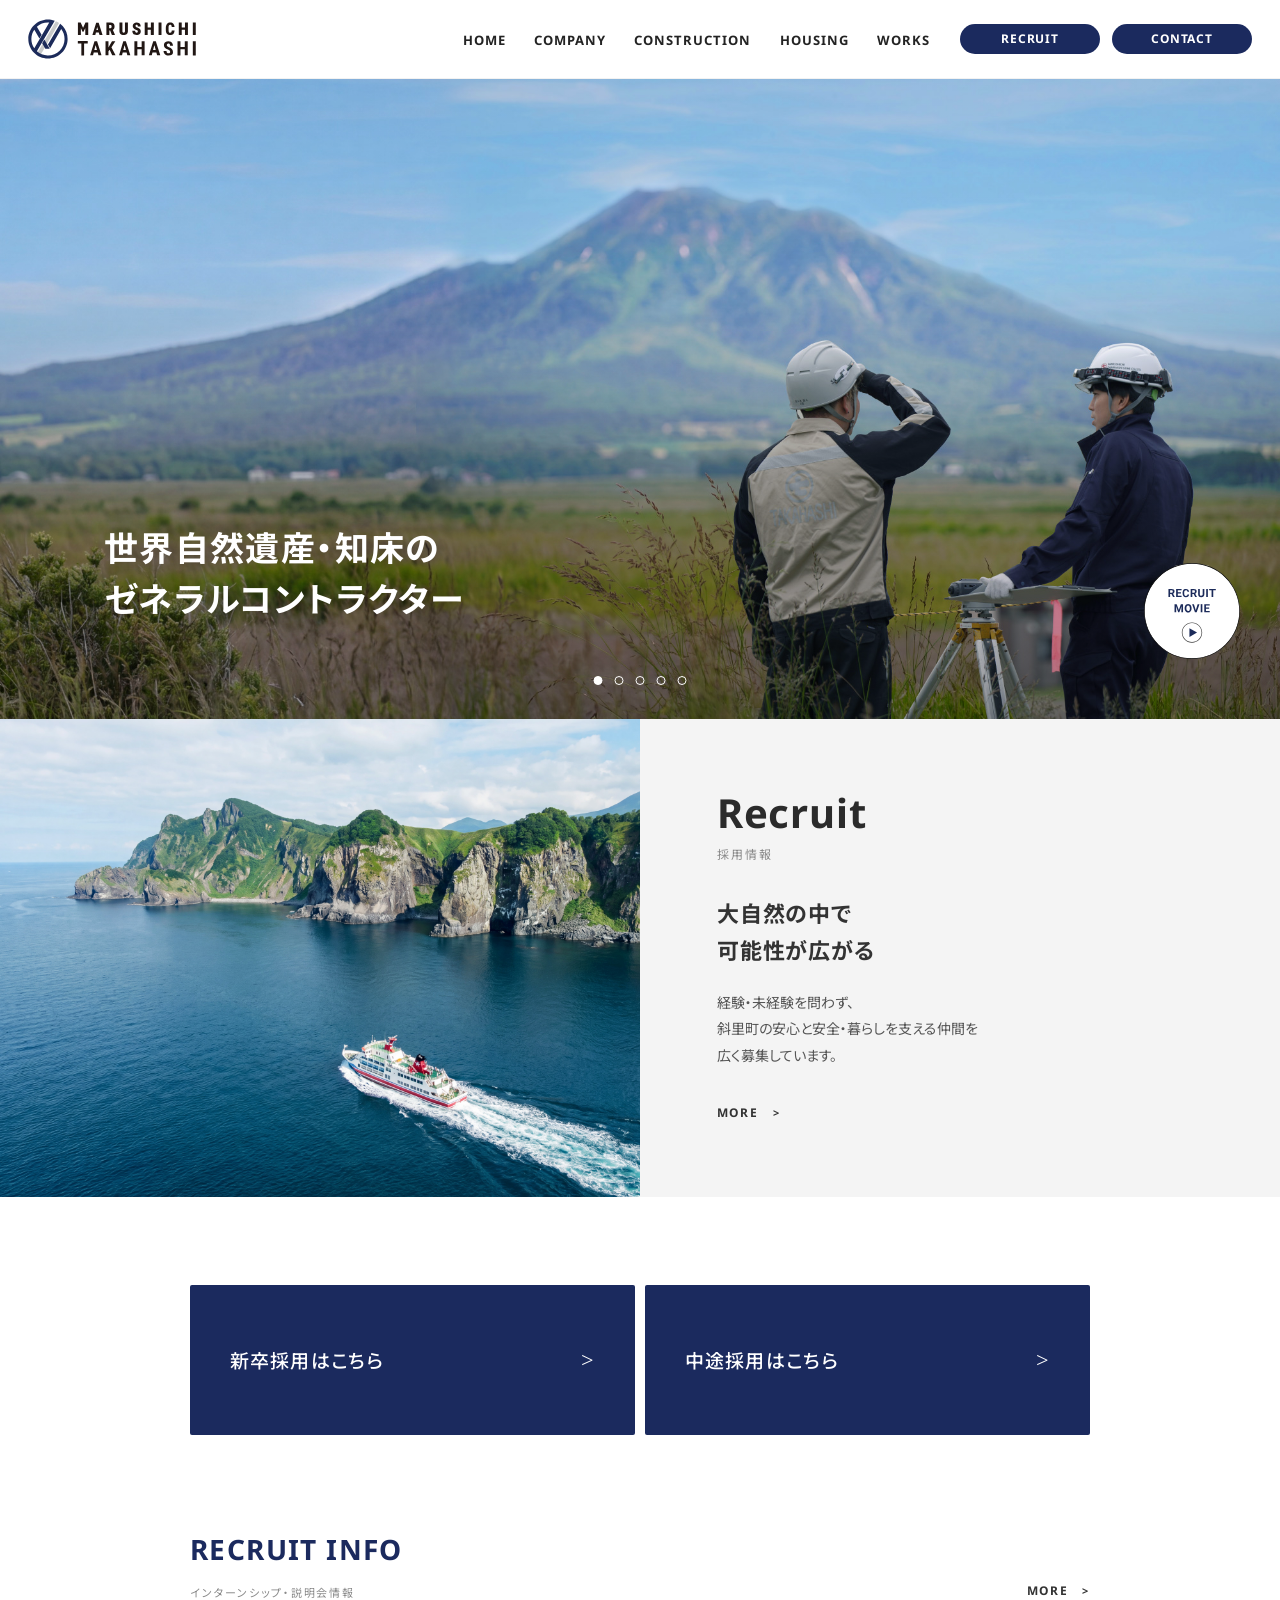
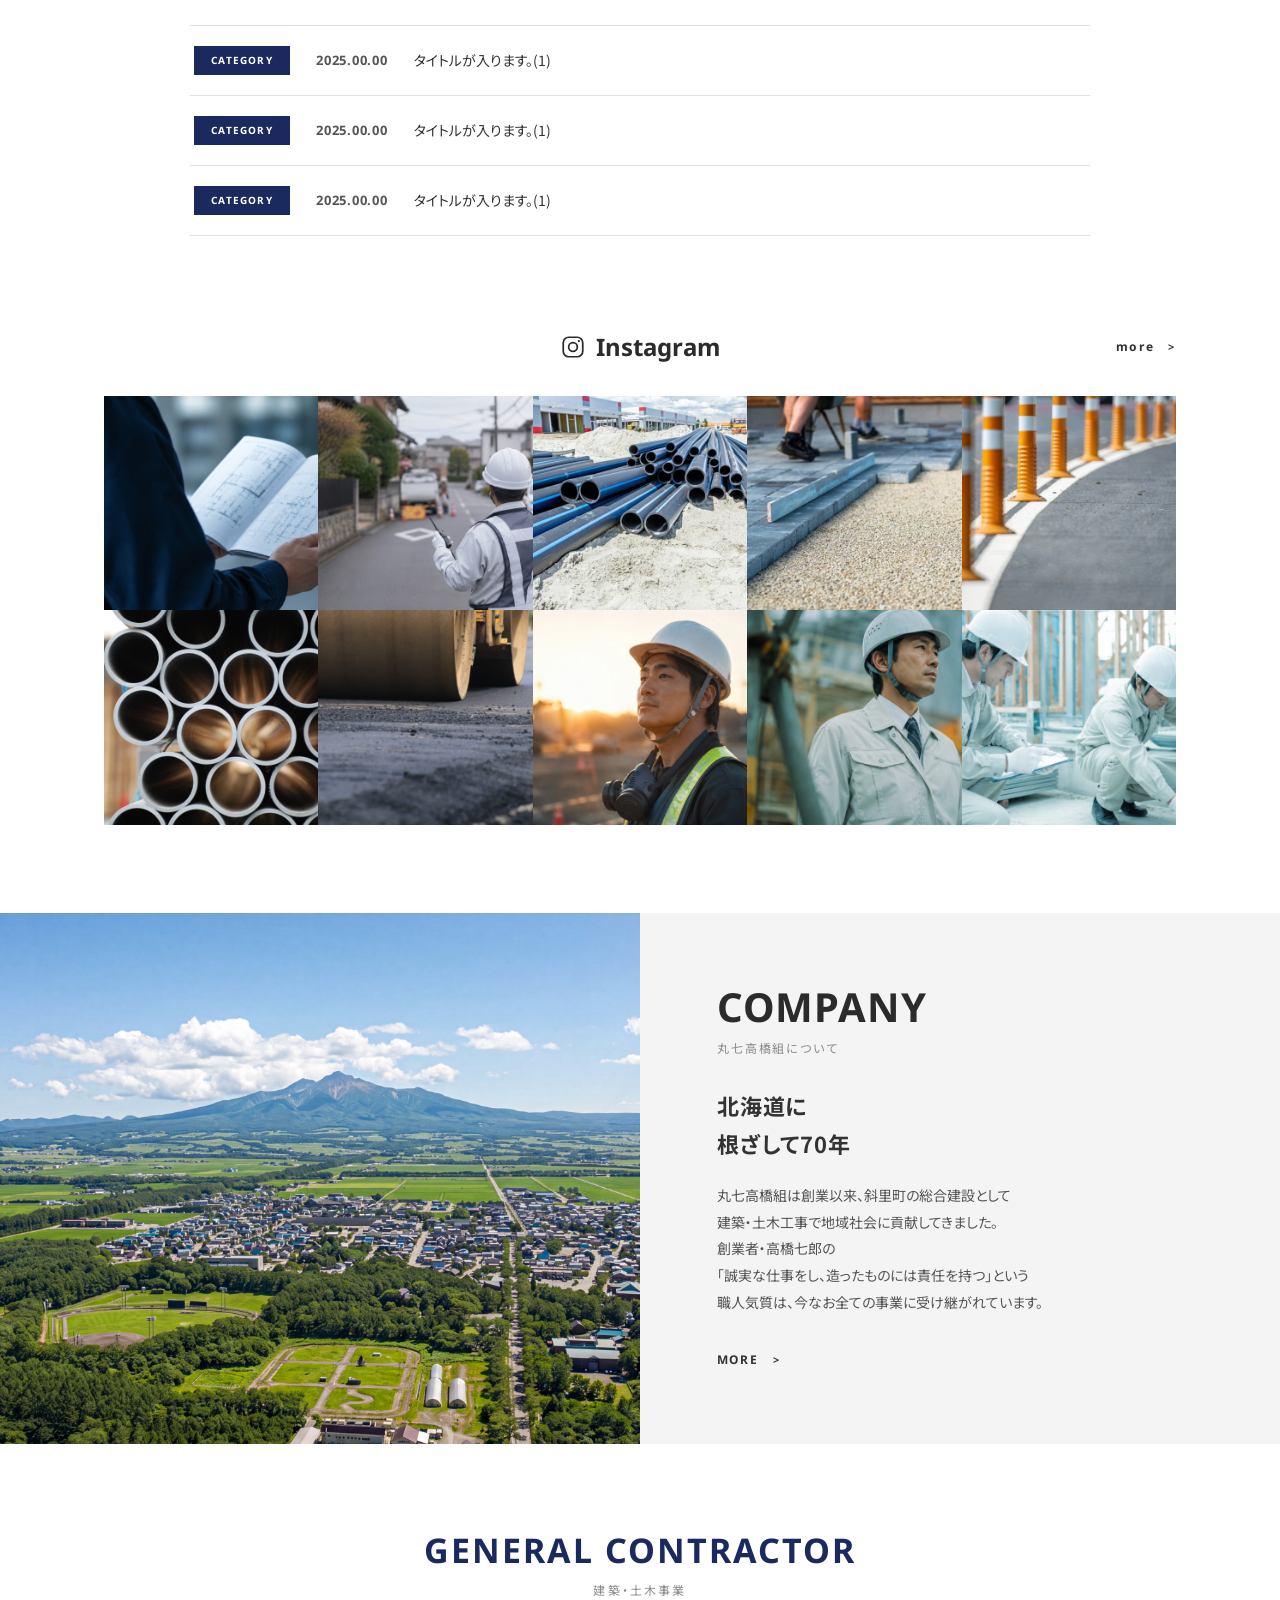
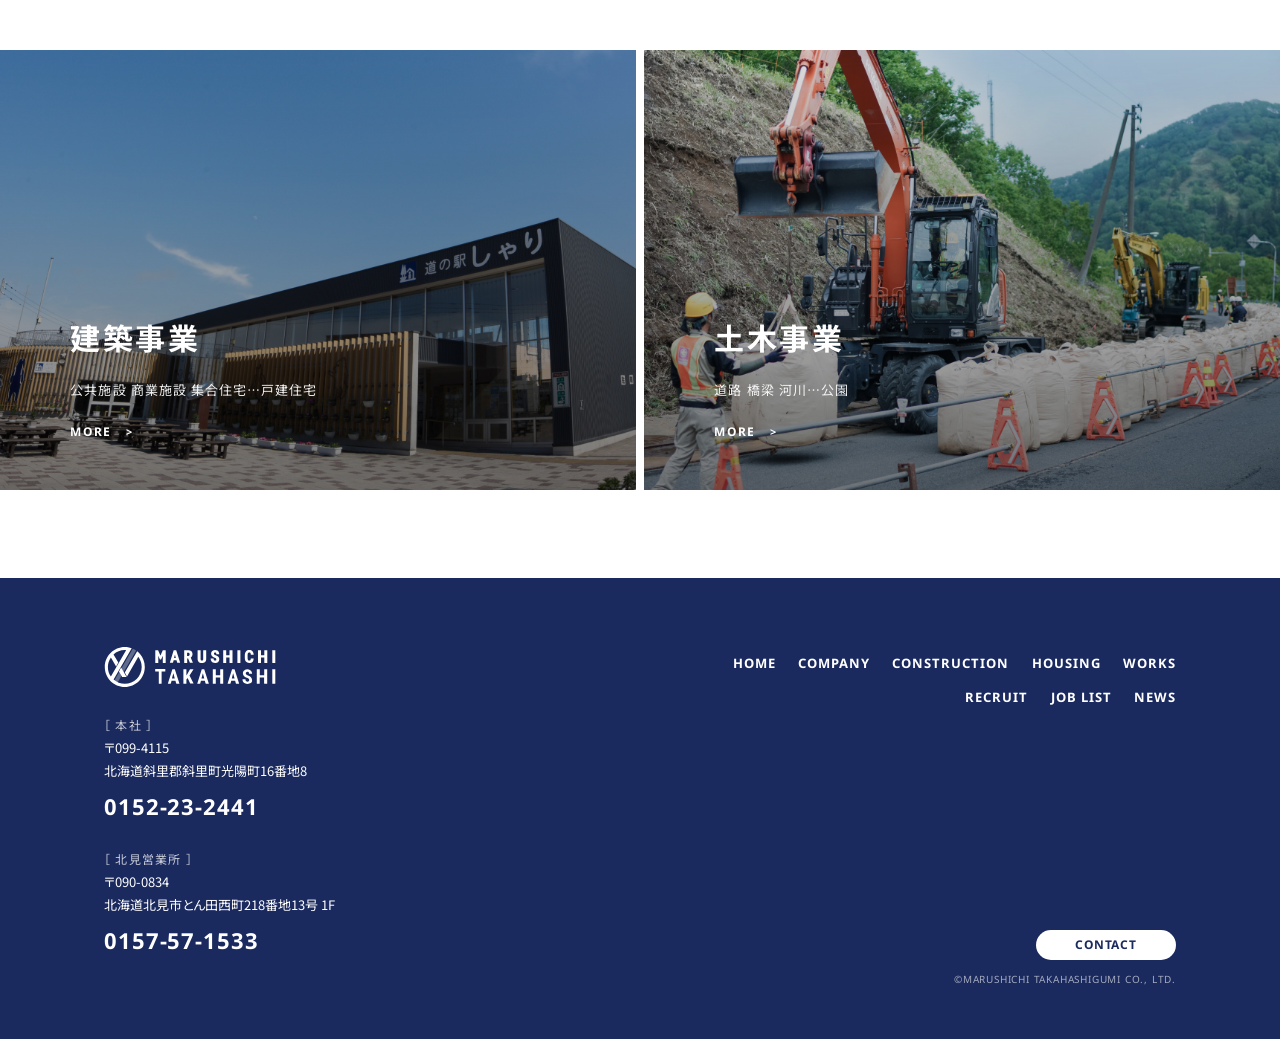
==== index.html @ a939ad30 "初回コミット: 丸七高橋組サイト 静的版（全11ページ） TOP/COMPANY/CONSTRUCTION/HOUSING/RECRUIT/JOBLIST/CONTACT/ WORKS(一覧・詳細)/" ====
<!DOCTYPE html>
<html lang="ja">
<head>
<meta charset="UTF-8">
<meta name="viewport" content="width=device-width, initial-scale=1.0">
<title>丸七高橋組｜世界自然遺産・知床のゼネラルコントラクター</title>
<meta name="description" content="北海道斜里町の総合建設会社・丸七高橋組。建築・土木工事から注文住宅まで、知床・道東エリアで地域の暮らしを支えるゼネラルコントラクターです。">
<link rel="preconnect" href="https://fonts.googleapis.com">
<link rel="preconnect" href="https://fonts.gstatic.com" crossorigin>
<link href="https://fonts.googleapis.com/css2?family=Noto+Sans+JP:wght@400;500;700&family=Noto+Sans:wght@400;500;700;800&display=swap" rel="stylesheet">
<link rel="stylesheet" href="assets/css/style.css">
</head>
<body>

<!-- ========== ヘッダー ========== -->
<header class="site-header">
  <div class="header-inner">
    <a href="index.html" class="header-logo"><img src="images/common/logo_col.svg" alt="丸七高橋組"></a>
    <nav class="gnav">
      <ul class="gnav-list">
        <li><a href="index.html">HOME</a></li>
        <li><a href="company.html">COMPANY</a></li>
        <li><a href="construction.html">CONSTRUCTION</a></li>
        <li><a href="housing.html">HOUSING</a></li>
        <li><a href="works.html">WORKS</a></li>
      </ul>
      <div class="gnav-btns">
        <a href="recruit.html" class="btn-pill">RECRUIT</a>
        <a href="contact.html" class="btn-pill">CONTACT</a>
      </div>
      <button class="hamburger" aria-label="メニュー"><span></span><span></span><span></span></button>
    </nav>
  </div>
</header>

<!-- ========== ドロワー ========== -->
<div class="drawer">
  <ul class="drawer-list">
    <li><a href="index.html">HOME<span class="jp">ホーム</span></a></li>
    <li><a href="company.html">COMPANY<span class="jp">会社案内</span></a></li>
    <li><a href="construction.html">CONSTRUCTION<span class="jp">建築・土木</span></a></li>
    <li><a href="housing.html">HOUSING<span class="jp">住宅事業</span></a></li>
    <li><a href="works.html">WORKS<span class="jp">施工実績</span></a></li>
    <li><a href="recruit.html">RECRUIT<span class="jp">採用情報</span></a></li>
    <li><a href="joblist.html">JOB LIST<span class="jp">求人募集</span></a></li>
    <li><a href="news.html">NEWS<span class="jp">お知らせ</span></a></li>
  </ul>
  <div class="drawer-btns">
    <a href="recruit.html">RECRUIT</a>
    <a href="contact.html">CONTACT</a>
  </div>
</div>

<main>

<!-- ========== ヒーロー ========== -->
<section class="hero">
  <div class="hero-slides">
    <div class="hero-slide is-active" style="background-image:url('images/top/top-slide01.jpg')"></div>
    <div class="hero-slide" style="background-image:url('images/top/top-slide02.jpg')"></div>
    <div class="hero-slide" style="background-image:url('images/top/top-slide03.jpg')"></div>
    <div class="hero-slide" style="background-image:url('images/top/top-slide04.jpg')"></div>
    <div class="hero-slide" style="background-image:url('images/top/top-slide05.jpg')"></div>
  </div>
  <div class="hero-copy">
    <h1>世界自然遺産・知床の<br>ゼネラルコントラクター</h1>
  </div>
  <div class="hero-dots">
    <button class="is-active" aria-label="1"></button>
    <button aria-label="2"></button>
    <button aria-label="3"></button>
    <button aria-label="4"></button>
    <button aria-label="5"></button>
  </div>
  <a href="recruit.html" class="hero-movie" data-link="recruit-movie" aria-label="RECRUIT MOVIE">
    <img src="images/common/recruit_movie_btn.svg" alt="RECRUIT MOVIE">
  </a>
</section>

<!-- ========== Recruit ブロック ========== -->
<section class="split band-wrap">
  <div class="split-img" style="background-image:url('images/top/top-recruit.jpg')"></div>
  <div class="split-body">
    <p class="en-title">Recruit</p>
    <p class="jp-sub">採用情報</p>
    <p class="lead">大自然の中で<br>可能性が広がる</p>
    <p class="desc">経験・未経験を問わず、<br class="br-pc">斜里町の安心と安全・暮らしを支える仲間を<br class="br-pc">広く募集しています。</p>
    <a href="recruit.html" class="more">MORE <span class="arrow">&gt;</span></a>
  </div>
</section>

<!-- ========== 新卒 / 中途 2ボタン ========== -->
<section class="section">
  <div class="w900">
    <div class="recruit-cta">
      <a href="joblist.html">新卒採用はこちら<span class="chev">&gt;</span></a>
      <a href="joblist.html">中途採用はこちら<span class="chev">&gt;</span></a>
    </div>
  </div>
</section>

<!-- ========== RECRUIT INFO ========== -->
<section class="section" style="padding-top:0;">
  <div class="w900">
    <div class="info-head">
      <div>
        <p class="en-title">RECRUIT INFO</p>
        <p class="jp-sub">インターンシップ・説明会情報</p>
      </div>
      <a href="news.html" class="more">MORE <span class="arrow">&gt;</span></a>
    </div>
    <ul class="news-list">
      <li class="news-row"><span class="news-cat">CATEGORY</span><span class="news-date">2025.00.00</span><span class="news-ttl">タイトルが入ります。(1)</span></li>
      <li class="news-row"><span class="news-cat">CATEGORY</span><span class="news-date">2025.00.00</span><span class="news-ttl">タイトルが入ります。(1)</span></li>
      <li class="news-row"><span class="news-cat">CATEGORY</span><span class="news-date">2025.00.00</span><span class="news-ttl">タイトルが入ります。(1)</span></li>
    </ul>
  </div>
</section>

<!-- ========== Instagram ========== -->
<section class="section" style="padding-top:0;">
  <div class="wrap">
    <div class="insta-head">
      <a href="#" class="ig" data-link="instagram">
        <svg viewBox="0 0 24 24" fill="none" stroke="#2b2b2b" stroke-width="1.6"><rect x="3" y="3" width="18" height="18" rx="5"/><circle cx="12" cy="12" r="4"/><circle cx="17.5" cy="6.5" r="1" fill="#2b2b2b" stroke="none"/></svg>
        Instagram
      </a>
      <a href="#" class="more" data-link="instagram">more <span class="arrow">&gt;</span></a>
    </div>
    <div class="insta-grid">
      <a href="#" data-link="instagram"><img src="images/top/Instagram-dummy01.jpg" alt=""></a>
      <a href="#" data-link="instagram"><img src="images/top/Instagram-dummy02.jpg" alt=""></a>
      <a href="#" data-link="instagram"><img src="images/top/Instagram-dummy03.jpg" alt=""></a>
      <a href="#" data-link="instagram"><img src="images/top/Instagram-dummy04.jpg" alt=""></a>
      <a href="#" data-link="instagram"><img src="images/top/Instagram-dummy05.jpg" alt=""></a>
      <a href="#" data-link="instagram"><img src="images/top/Instagram-dummy06.jpg" alt=""></a>
      <a href="#" data-link="instagram"><img src="images/top/Instagram-dummy07.jpg" alt=""></a>
      <a href="#" data-link="instagram"><img src="images/top/Instagram-dummy08.jpg" alt=""></a>
      <a href="#" data-link="instagram"><img src="images/top/Instagram-dummy09.jpg" alt=""></a>
      <a href="#" data-link="instagram"><img src="images/top/Instagram-dummy10.jpg" alt=""></a>
    </div>
  </div>
</section>

<!-- ========== COMPANY ブロック ========== -->
<section class="split band-wrap">
  <div class="split-img" style="background-image:url('images/top/top-company.jpg')"></div>
  <div class="split-body">
    <p class="en-title">COMPANY</p>
    <p class="jp-sub">丸七高橋組について</p>
    <p class="lead">北海道に<br>根ざして70年</p>
    <p class="desc">丸七高橋組は創業以来、斜里町の総合建設として<br class="br-pc">建築・土木工事で地域社会に貢献してきました。<br class="br-pc">創業者・高橋七郎の<br class="br-pc">「誠実な仕事をし、造ったものには責任を持つ」という<br class="br-pc">職人気質は、今なお全ての事業に受け継がれています。</p>
    <a href="company.html" class="more">MORE <span class="arrow">&gt;</span></a>
  </div>
</section>

<!-- ========== GENERAL CONTRACTOR ========== -->
<section class="section">
  <div class="wrap">
    <div class="sec-head">
      <p class="en-title">GENERAL CONTRACTOR</p>
      <span class="jp-sub">建築・土木事業</span>
    </div>
    <div class="service-cards full">
      <div class="service-card">
        <img src="images/top/top-service-brn01.jpg" alt="建築事業">
        <div class="cap">
          <h3>建築事業</h3>
          <p class="tags">公共施設 商業施設 集合住宅…戸建住宅</p>
          <span class="more">MORE <span class="arrow">&gt;</span></span>
        </div>
        <a href="construction.html" class="stretch" aria-label="建築事業"></a>
      </div>
      <div class="service-card">
        <img src="images/top/top-service-brn02.jpg" alt="土木事業">
        <div class="cap">
          <h3>土木事業</h3>
          <p class="tags">道路 橋梁 河川…公園</p>
          <span class="more">MORE <span class="arrow">&gt;</span></span>
        </div>
        <a href="construction.html" class="stretch" aria-label="土木事業"></a>
      </div>
    </div>
  </div>
</section>

</main>

<!-- ========== フッター ========== -->
<footer class="site-footer">
  <div class="footer-inner">
    <div class="footer-left">
      <div class="footer-logo"><img src="images/common/logo_wh.svg" alt="丸七高橋組"></div>
      <div class="footer-office">
        <p class="label">［ 本社 ］</p>
        <p>〒099-4115<br>北海道斜里郡斜里町光陽町16番地8</p>
        <p class="tel">0152-23-2441</p>
      </div>
      <div class="footer-office">
        <p class="label">［ 北見営業所 ］</p>
        <p>〒090-0834<br>北海道北見市とん田西町218番地13号 1F</p>
        <p class="tel">0157-57-1533</p>
      </div>
    </div>
    <div class="footer-right">
      <nav class="footer-nav">
        <div class="row">
          <a href="index.html">HOME</a><a href="company.html">COMPANY</a><a href="construction.html">CONSTRUCTION</a><a href="housing.html">HOUSING</a><a href="works.html">WORKS</a>
        </div>
        <div class="row">
          <a href="recruit.html">RECRUIT</a><a href="joblist.html">JOB LIST</a><a href="news.html">NEWS</a>
        </div>
      </nav>
      <a href="contact.html" class="footer-contact">CONTACT</a>
    </div>
  </div>
  <div class="footer-bottom">
    <p class="footer-copy">©MARUSHICHI TAKAHASHIGUMI CO., LTD.</p>
  </div>
</footer>

<script src="assets/js/config.js"></script>
<script src="assets/js/main.js"></script>
</body>
</html>
---- assets/css/style.css ----
@charset "UTF-8";
/* =========================================================
   丸七高橋組 MARUSHICHI TAKAHASHI — 共通スタイル
   Fonts : 和文 Noto Sans JP / 欧文 Noto Sans
   Colors: navy #1b2a5e / bg white / band #f4f4f4 / text #333
   ========================================================= */

/* ---------- リセット ---------- */
*, *::before, *::after { box-sizing: border-box; }
html { -webkit-text-size-adjust: 100%; scroll-behavior: smooth; }
body {
  margin: 0;
  font-family: "Noto Sans JP", "Noto Sans",
    "Hiragino Kaku Gothic ProN", "Yu Gothic", "Meiryo", sans-serif;
  color: var(--text);
  background: var(--bg);
  line-height: 1.9;
  font-size: 15px;
  font-feature-settings: "palt";
  -webkit-font-smoothing: antialiased;
  text-rendering: optimizeLegibility;
}
img { max-width: 100%; height: auto; display: block; border: 0; }
a { color: inherit; text-decoration: none; transition: opacity .25s, color .25s, background .25s; }
a:hover { opacity: .7; }
ul, ol { margin: 0; padding: 0; list-style: none; }
h1, h2, h3, h4, p, figure { margin: 0; }
button { font-family: inherit; cursor: pointer; }

/* ---------- デザイントークン ---------- */
:root {
  --navy: #1b2a5e;
  --navy-d: #16234e;
  --bg: #ffffff;
  --band: #f4f4f4;
  --text: #333333;
  --sub: #8a8a8a;
  --line: #e2e2e2;
  --en: "Noto Sans", "Noto Sans JP", sans-serif;
  --maxw: 1120px;
  --gutter: 24px;
}

/* 欧文見出し用ユーティリティ */
.en { font-family: var(--en); font-weight: 700; letter-spacing: .04em; }

/* 改行制御 */
.br-sp { display: none; }
@media (max-width: 767px){
  .br-pc { display: none; }
  .br-sp { display: inline; }
}

/* ---------- 共通レイアウト ---------- */
.wrap { width: 100%; max-width: var(--maxw); margin: 0 auto; padding: 0 var(--gutter); }
.section { padding: 88px 0; }
.band { background: var(--band); }

/* セクション英字見出し（中央） */
.sec-head { text-align: center; margin-bottom: 48px; }
.sec-head .en-title {
  font-family: var(--en);
  font-weight: 700;
  font-size: 34px;
  letter-spacing: .06em;
  color: var(--navy);
  line-height: 1.1;
}
.sec-head .en-title.dark { color: #2b2b2b; }
.sec-head .jp-sub {
  display: block;
  margin-top: 10px;
  font-size: 12px;
  letter-spacing: .18em;
  color: var(--sub);
}

/* MORE リンク */
.more {
  display: inline-flex;
  align-items: center;
  gap: 14px;
  font-family: var(--en);
  font-weight: 700;
  font-size: 12px;
  letter-spacing: .14em;
  color: var(--text);
}
.more span.arrow { font-size: 11px; }

/* =========================================================
   ヘッダー
   ========================================================= */
.site-header {
  position: sticky; top: 0; z-index: 100;
  background: rgba(255,255,255,.96);
  backdrop-filter: saturate(180%) blur(6px);
  border-bottom: 1px solid rgba(0,0,0,.05);
}
.header-inner {
  max-width: 1280px; margin: 0 auto;
  padding: 0 28px;
  height: 78px;
  display: flex; align-items: center; justify-content: space-between;
}
.header-logo img { width: 168px; height: auto; }
.gnav { display: flex; align-items: center; gap: 30px; }
.gnav-list { display: flex; align-items: center; gap: 28px; }
.gnav-list a {
  font-family: var(--en);
  font-weight: 700;
  font-size: 13px;
  letter-spacing: .08em;
  color: #232323;
}
.gnav-btns { display: flex; align-items: center; gap: 12px; }
.btn-pill {
  display: inline-flex; align-items: center; justify-content: center;
  width: 140px; height: 30px;               /* 共通仕様: 140×30px 固定 */
  border-radius: 15px;
  background: var(--navy);
  color: #fff !important;
  font-family: var(--en);
  font-weight: 700;
  font-size: 12px;
  letter-spacing: .08em;
}
.btn-pill:hover { opacity: 1; background: var(--navy-d); }

/* ハンバーガー */
.hamburger {
  width: 34px; height: 22px;
  background: none; border: 0; padding: 0;
  position: relative; flex: 0 0 auto;
}
.hamburger span {
  position: absolute; left: 0; width: 100%; height: 2px;
  background: var(--navy); transition: .3s;
}
.hamburger span:nth-child(1){ top: 0; }
.hamburger span:nth-child(2){ top: 10px; }
.hamburger span:nth-child(3){ top: 20px; }
body.drawer-open .hamburger span:nth-child(1){ top: 10px; transform: rotate(45deg); }
body.drawer-open .hamburger span:nth-child(2){ opacity: 0; }
body.drawer-open .hamburger span:nth-child(3){ top: 10px; transform: rotate(-45deg); }

/* =========================================================
   ドロワー（SP / 共通）
   ========================================================= */
.drawer {
  position: fixed; inset: 0; z-index: 99;
  background: var(--navy);
  padding: 110px 32px 48px;
  transform: translateX(100%);
  transition: transform .4s cubic-bezier(.7,0,.2,1);
  overflow-y: auto;
}
body.drawer-open .drawer { transform: translateX(0); }
.drawer-list a {
  display: block;
  color: #fff;
  font-family: var(--en);
  font-weight: 700;
  font-size: 18px;
  letter-spacing: .1em;
  padding: 16px 0;
  border-bottom: 1px solid rgba(255,255,255,.14);
}
.drawer-list a .jp { font-family: "Noto Sans JP", sans-serif; font-weight: 400; font-size: 11px; color: rgba(255,255,255,.6); margin-left: 12px; letter-spacing: .1em; }
.drawer-btns { display: flex; gap: 12px; margin-top: 28px; }
.drawer-btns a {
  flex: 1; text-align: center; height: 48px; line-height: 48px;
  border: 1px solid rgba(255,255,255,.5); border-radius: 24px;
  color: #fff; font-family: var(--en); font-weight: 700; letter-spacing: .1em; font-size: 13px;
}

/* =========================================================
   ヒーロー（TOP）
   ========================================================= */
.hero { position: relative; height: 640px; overflow: hidden; }
.hero-slides { position: absolute; inset: 0; }
.hero-slide {
  position: absolute; inset: 0;
  background-size: cover; background-position: center;
  opacity: 0; transition: opacity 1.4s ease;
}
.hero-slide.is-active { opacity: 1; }
.hero-copy {
  position: absolute; left: 0; bottom: 96px;
  padding-left: max(48px, calc((100% - var(--maxw))/2 + var(--gutter)));
  color: #fff; z-index: 3;
}
.hero-copy h1 {
  font-size: 34px; font-weight: 700; line-height: 1.5;
  letter-spacing: .04em;
  text-shadow: 0 2px 18px rgba(0,0,0,.35);
}
.hero::after {
  content: ""; position: absolute; inset: 0; z-index: 1;
  background: linear-gradient(180deg, rgba(0,0,0,.05) 0%, rgba(0,0,0,0) 30%, rgba(0,0,0,.28) 100%);
}
.hero-dots {
  position: absolute; left: 50%; bottom: 34px; transform: translateX(-50%);
  display: flex; gap: 12px; z-index: 3;
}
.hero-dots button {
  width: 9px; height: 9px; border-radius: 50%;
  border: 1px solid #fff; background: transparent; padding: 0;
}
.hero-dots button.is-active { background: #fff; }
.hero-movie {
  position: absolute; right: 40px; bottom: 60px; z-index: 3;
  width: 96px; height: 96px;
}
.hero-movie img { width: 100%; }

/* =========================================================
   TOP : Recruit ブロック（画像+テキスト 2カラム）
   ========================================================= */
.split { display: grid; grid-template-columns: 1fr 1fr; align-items: stretch; }
.split.band-wrap { background: var(--band); }
.split-img { min-height: 420px; background-size: cover; background-position: center; }
.split-body {
  padding: 72px clamp(24px, 6vw, 96px);
  display: flex; flex-direction: column; justify-content: center;
}
.split-body .en-title {
  font-family: var(--en); font-weight: 700;
  font-size: 40px; letter-spacing: .02em; color: #2b2b2b; line-height: 1.1;
}
.split-body .jp-sub { font-size: 12px; letter-spacing: .16em; color: var(--sub); margin-top: 8px; }
.split-body .lead {
  font-size: 22px; font-weight: 700; line-height: 1.7; margin-top: 28px; letter-spacing: .04em;
}
.split-body .desc { font-size: 14px; color: #555; margin-top: 20px; line-height: 1.9; }
.split-body .more { margin-top: 34px; }

/* 900px幅コンテナ（採用ボタン・RECRUIT INFO） */
.w900 { width: min(900px, 100% - 48px); margin-inline: auto; }

/* 新卒/中途 2ボタン : 445×150px（900px内に2列+gap10） */
.recruit-cta { display: grid; grid-template-columns: 1fr 1fr; gap: 10px; }
.recruit-cta a {
  background: var(--navy); color: #fff;
  height: 150px; border-radius: 2px;
  display: flex; align-items: center; justify-content: space-between;
  padding: 0 40px;
  font-size: 19px; font-weight: 500; letter-spacing: .06em;
}
.recruit-cta a:hover { opacity: 1; background: var(--navy-d); }
.recruit-cta .chev { font-family: var(--en); font-weight: 300; font-size: 22px; }

/* RECRUIT INFO / お知らせリスト */
.info-head { display: flex; align-items: flex-end; justify-content: space-between; margin-bottom: 22px; }
.info-head .en-title { font-family: var(--en); font-weight: 700; font-size: 28px; color: var(--navy); letter-spacing: .05em; }
.info-head .jp-sub { font-size: 11px; letter-spacing: .16em; color: var(--sub); margin-top: 6px; }
.news-list { border-top: 1px solid var(--line); }
.news-row {
  display: flex; align-items: center; gap: 26px;
  padding: 20px 4px; border-bottom: 1px solid var(--line);
}
.news-cat {
  flex: 0 0 auto; min-width: 96px; text-align: center;
  background: var(--navy); color: #fff;
  font-family: var(--en); font-weight: 700; font-size: 10px; letter-spacing: .12em;
  padding: 5px 10px;
}
.news-date { flex: 0 0 auto; font-family: var(--en); font-weight: 700; font-size: 13px; color: #555; letter-spacing: .06em; }
.news-ttl { font-size: 14px; color: #333; overflow: hidden; text-overflow: ellipsis; white-space: nowrap; }

/* Instagram */
.insta-head { display: flex; align-items: center; justify-content: center; gap: 12px; margin-bottom: 26px; position: relative; }
.insta-head .ig { display: inline-flex; align-items: center; gap: 10px; font-family: var(--en); font-weight: 700; font-size: 24px; color: #2b2b2b; }
.insta-head .ig svg { width: 26px; height: 26px; }
.insta-head .more { position: absolute; right: 0; }
.insta-grid { display: grid; grid-template-columns: repeat(5, 1fr); gap: 0; }
.insta-grid a { aspect-ratio: 1/1; overflow: hidden; }
.insta-grid img { width: 100%; height: 100%; object-fit: cover; }

/* GENERAL CONTRACTOR : 建築/土木 2枚 */
.service-cards { display: grid; grid-template-columns: 1fr 1fr; gap: 20px; }
/* 全幅（フルブリード） */
.service-cards.full {
  width: 100vw;
  margin-left: calc(50% - 50vw);
  gap: 8px;
}
.service-cards.full .service-card { min-height: 440px; }
.service-card { position: relative; overflow: hidden; min-height: 300px; }
.service-card img { width: 100%; height: 100%; object-fit: cover; transition: transform .6s; }
.service-card:hover img { transform: scale(1.05); }
.service-card::after { content: ""; position: absolute; inset: 0; background: linear-gradient(180deg, rgba(0,0,0,.05), rgba(0,0,0,.45)); }
.service-card .cap { position: absolute; left: clamp(28px, 5.5vw, 96px); bottom: 46px; z-index: 2; color: #fff; }
.service-card .cap h3 { font-size: 30px; font-weight: 700; letter-spacing: .08em; }
.service-card .cap .tags { font-size: 13px; margin-top: 12px; letter-spacing: .08em; opacity: .92; }
.service-card .cap .more { margin-top: 18px; color: #fff; }
.service-card a.stretch { position: absolute; inset: 0; z-index: 3; }

/* =========================================================
   下層ページ 共通コンポーネント
   ========================================================= */

/* ページヒーロー（画像バナー＋中央英字タイトル）: COMPANY/CONSTRUCTION/HOUSING/RECRUIT */
.page-hero {
  position: relative; height: 300px;
  background-size: cover; background-position: center;
  display: flex; align-items: center; justify-content: center; text-align: center;
}
.page-hero::after { content: ""; position: absolute; inset: 0; background: rgba(20,28,55,.34); }
.page-hero .inner { position: relative; z-index: 2; color: #fff; }
.page-hero .en { font-family: var(--en); font-weight: 700; font-size: 40px; letter-spacing: .08em; line-height: 1.1; }
.page-hero .jp { display: block; margin-top: 10px; font-size: 12px; letter-spacing: .2em; }

/* テキストのみ中央タイトル: WORKS/NEWS/JOB LIST/CONTACT */
.page-title { text-align: center; padding: 84px 0 8px; }
.page-title .en { font-family: var(--en); font-weight: 700; font-size: 40px; letter-spacing: .06em; color: #2b2b2b; line-height: 1.1; }
.page-title .jp { display: block; margin-top: 10px; font-size: 12px; letter-spacing: .2em; color: var(--sub); }

/* 中央リード文 */
.page-lead { text-align: center; font-size: 17px; line-height: 2.1; letter-spacing: .04em; }
.page-lead.strong { font-weight: 700; }

/* 定義テーブル（会社概要・沿革・募集要項・WORKS詳細）
   行の罫線：左1/3が黒・右2/3がグレー（tr背景のグラデで描画） */
.spec-table { width: 100%; border-collapse: collapse; }
.spec-table th, .spec-table td {
  text-align: left; vertical-align: top;
  padding: 20px 8px;
  font-weight: 400; font-size: 14px; line-height: 1.9;
}
.spec-table th { width: 33.33%; color: #333; font-weight: 500; } /* 値列はグレー罫線の開始位置(左1/3)から */
/* 行下線（左1/3黒・右2/3グレー） */
.spec-table tr {
  background-image: linear-gradient(to right, #222 0, #222 33.33%, var(--line) 33.33%, var(--line) 100%);
  background-repeat: no-repeat;
  background-position: left bottom;
  background-size: 100% 1px;
}
/* top-line：先頭行は上下に罫線 */
.spec-table.top-line tr:first-child {
  background-image:
    linear-gradient(to right, #222 0, #222 33.33%, var(--line) 33.33%, var(--line) 100%),
    linear-gradient(to right, #222 0, #222 33.33%, var(--line) 33.33%, var(--line) 100%);
  background-repeat: no-repeat, no-repeat;
  background-position: left bottom, left top;
  background-size: 100% 1px, 100% 1px;
}

/* お問い合わせCTAボックス（下層共通の下部） */
.contact-box {
  display: flex; align-items: center; justify-content: space-between;
  border: 1px solid var(--line); padding: 40px 48px;
  transition: background .3s;
}
.contact-box:hover { opacity: 1; background: #fafafa; }
.contact-box .txt .en { font-family: var(--en); font-weight: 700; font-size: 30px; letter-spacing: .06em; color: #2b2b2b; }
.contact-box .txt .jp { display: block; margin-top: 8px; font-size: 12px; color: var(--sub); letter-spacing: .1em; }
.contact-box .arrow { font-family: var(--en); font-weight: 300; font-size: 30px; color: #333; }

/* 全幅バンドリンク（RECRUIT/HOUSING/WORKS等の帯） */
.band-link {
  position: relative; display: flex; align-items: center; justify-content: center;
  height: 220px; overflow: hidden; text-align: center;
}
.band-link img { position: absolute; inset: 0; width: 100%; height: 100%; object-fit: cover; transition: transform .6s; }
.band-link:hover img { transform: scale(1.05); }
.band-link::after { content: ""; position: absolute; inset: 0; background: rgba(0,0,0,.4); }
.band-link .label { position: relative; z-index: 2; color: #fff; font-family: var(--en); font-weight: 700; font-size: 28px; letter-spacing: .1em; }
.band-full { width: 100vw; margin-left: calc(50% - 50vw); }

/* ムービーボックス（16:9＋再生ボタン） */
.movie-box { position: relative; width: 100%; aspect-ratio: 16/9; overflow: hidden; background: #111; }
.movie-box img { width: 100%; height: 100%; object-fit: cover; }
.movie-box .play {
  position: absolute; top: 50%; left: 50%; transform: translate(-50%,-50%);
  width: 74px; height: 74px; border-radius: 50%; background: rgba(255,255,255,.9);
  display: flex; align-items: center; justify-content: center;
}
.movie-box .play::before { content: ""; border-left: 20px solid var(--navy); border-top: 12px solid transparent; border-bottom: 12px solid transparent; margin-left: 5px; }

/* 3カラムカード（CSR / 建築・土木サブ項目 等） */
.cards-3 { display: grid; grid-template-columns: repeat(3, 1fr); gap: 28px 26px; }
.card-item .thumb { aspect-ratio: 4/3; overflow: hidden; }
.card-item .thumb img { width: 100%; height: 100%; object-fit: cover; }
.card-item h4 { font-size: 15px; font-weight: 700; margin-top: 16px; letter-spacing: .04em; }
.card-item p { font-size: 13px; color: #666; margin-top: 8px; line-height: 1.85; }

/* 画像＋テキストの左右段組（下層汎用） */
.media-row { display: grid; grid-template-columns: 1fr 1fr; gap: 56px; align-items: center; }
.media-row.rev .media-txt { order: -1; }
.media-row .media-img img { width: 100%; }
.media-row .media-txt h3 { font-size: 24px; font-weight: 700; line-height: 1.6; letter-spacing: .04em; }
.media-row .media-txt .en-sub { font-family: var(--en); font-weight: 700; font-size: 13px; color: var(--navy); letter-spacing: .1em; margin-bottom: 10px; }
.media-row .media-txt p { font-size: 14px; color: #555; margin-top: 18px; line-height: 1.95; }
.media-row .media-txt .more { margin-top: 24px; }

/* ページネーション */
.pager { display: flex; align-items: center; justify-content: center; gap: 14px; margin-top: 56px; font-family: var(--en); font-size: 14px; color: #999; }
.pager a, .pager span { color: #999; }
.pager .cur { color: var(--navy); font-weight: 700; }
.pager .nav { color: #ccc; }

/* 投稿ナビ（前の物件/リストに戻る/次の物件） */
.post-nav { display: flex; align-items: center; justify-content: space-between; margin-top: 64px; font-size: 13px; color: #555; letter-spacing: .06em; }
.post-nav a:hover { color: var(--navy); }

/* カテゴリバッジ（ダークグレー：NEWS/BLOG/MEDIA） */
.badge { display: inline-block; background: #3a3a3a; color: #fff; font-family: var(--en); font-weight: 700; font-size: 10px; letter-spacing: .12em; padding: 5px 14px; }

/* WORKS/NEWS 一覧: サイドバー＋本体 */
.layout-side { display: grid; grid-template-columns: 200px 1fr; gap: 56px; align-items: start; }
.side-block { margin-bottom: 44px; }
.side-block h3 { font-family: var(--en); font-weight: 700; font-size: 15px; letter-spacing: .1em; color: #2b2b2b; padding-bottom: 12px; border-bottom: 1px solid #333; margin-bottom: 16px; }
.side-block .side-links a { display: block; font-size: 13px; color: #555; padding: 7px 0; }
.side-block .side-links a:hover { color: var(--navy); }
.side-block.filter .side-links a::before { content: "> "; color: #aaa; }
/* アーカイブ年月ツリー */
.archives .yr { font-size: 13px; color: #333; padding: 7px 0; display: flex; align-items: center; gap: 6px; }
.archives .mo a { display: block; font-size: 12px; color: #666; padding: 4px 0 4px 14px; }

/* WORKS グリッド（3列カード） */
.works-grid { display: grid; grid-template-columns: repeat(3, 1fr); gap: 40px 26px; }
.work-card .thumb { aspect-ratio: 4/3; overflow: hidden; }
.work-card .thumb img { width: 100%; height: 100%; object-fit: cover; transition: transform .5s; }
.work-card:hover .thumb img { transform: scale(1.05); }
.work-card .meta { display: flex; align-items: center; justify-content: space-between; margin-top: 14px; gap: 10px; }
.work-card .meta .ttl { font-size: 13.5px; color: #333; line-height: 1.6; }
.work-card .meta .read { font-family: var(--en); font-weight: 700; font-size: 10px; letter-spacing: .1em; color: #333; white-space: nowrap; }

/* NEWS メディアリスト（サムネ＋本文） */
.news-media { border: 0; }
.news-media .item { display: grid; grid-template-columns: 200px 1fr; gap: 34px; padding: 34px 0; border-bottom: 1px solid var(--line); align-items: start; }
.news-media .item:first-child { padding-top: 0; }
.news-media .thumb { aspect-ratio: 1/1; overflow: hidden; border: 1px solid var(--line); background:#fafafa; }
.news-media .thumb img { width: 100%; height: 100%; object-fit: cover; }
.news-media .head { display: flex; align-items: center; gap: 18px; margin-bottom: 12px; }
.news-media .date { font-family: var(--en); font-weight: 700; font-size: 13px; color: #555; }
.news-media h3 { font-size: 18px; font-weight: 700; line-height: 1.6; letter-spacing: .03em; }
.news-media .excerpt { font-size: 13.5px; color: #666; margin-top: 12px; line-height: 1.9; }
.news-media .more { margin-top: 16px; }

/* WORKS/NEWS 詳細 */
.detail-gallery .main-img { width: 100%; aspect-ratio: 3/2; object-fit: cover; background:#eee; }
.detail-gallery .thumbs { display: flex; gap: 10px; margin-top: 12px; align-items: center; }
.detail-gallery .thumbs img { width: 96px; height: 66px; object-fit: cover; cursor: pointer; }
.detail-head h1 { font-size: 26px; font-weight: 700; letter-spacing: .04em; line-height: 1.5; }
.detail-head .sub { font-size: 12px; color: var(--sub); margin-top: 8px; letter-spacing: .06em; }
.detail-body { font-size: 14.5px; line-height: 2.0; color: #444; }
.detail-body p + p { margin-top: 1.6em; }

@media (max-width: 767px){
  .layout-side { grid-template-columns: 1fr; gap: 32px; }
  .works-grid { grid-template-columns: 1fr 1fr; gap: 26px 16px; }
  .news-media .item { grid-template-columns: 84px 1fr; gap: 18px; padding: 22px 0; }
  .news-media h3 { font-size: 15px; }
  .news-media .head { flex-wrap: wrap; gap: 10px; margin-bottom: 8px; }
}

/* =========================================================
   フッター
   ========================================================= */
.site-footer { background: var(--navy); color: #fff; padding: 68px 0 30px; }
.footer-inner { max-width: var(--maxw); margin: 0 auto; padding: 0 var(--gutter); display: grid; grid-template-columns: 1.1fr 1fr; gap: 40px; }
.footer-logo img { width: 172px; margin-bottom: 26px; }
.footer-office { font-size: 13px; line-height: 1.8; }
.footer-office + .footer-office { margin-top: 22px; }
.footer-office .label { font-size: 12px; letter-spacing: .1em; color: rgba(255,255,255,.75); }
.footer-office .tel { font-family: var(--en); font-weight: 700; font-size: 22px; letter-spacing: .04em; margin-top: 4px; }
.footer-right { display: flex; flex-direction: column; align-items: flex-end; justify-content: space-between; }
.footer-nav { text-align: right; line-height: 2.1; }
.footer-nav a { font-family: var(--en); font-weight: 700; font-size: 13px; letter-spacing: .08em; margin-left: 22px; }
.footer-nav .row + .row { margin-top: 2px; }
.footer-contact {
  display: inline-flex; align-items: center; justify-content: center;
  width: 140px; height: 30px; border-radius: 15px;   /* 共通仕様: 140×30px 白背景・紺文字 */
  background: #fff; color: var(--navy) !important;
  font-family: var(--en); font-weight: 700; letter-spacing: .08em; font-size: 12px; margin-top: 28px;
}
.footer-contact:hover { opacity: .85; }
.footer-copy { text-align: right; font-family: var(--en); font-size: 10px; letter-spacing: .08em; color: rgba(255,255,255,.6); margin-top: 0; position: relative; top: -20px; }
.footer-bottom { max-width: var(--maxw); margin: 30px auto 0; padding: 0 var(--gutter); }

/* =========================================================
   レスポンシブ
   ========================================================= */
@media (max-width: 1024px){
  .gnav-list { display: none; }
}
@media (min-width: 1025px){
  .hamburger { display: none; }
}
@media (max-width: 767px){
  body { font-size: 14px; }
  .section { padding: 56px 0; }
  .header-inner { height: 62px; padding: 0 18px; }
  .header-logo img { width: 128px; }
  .gnav-btns { display: none; }
  .sec-head .en-title { font-size: 26px; }

  .hero { height: 520px; }
  .hero-copy { bottom: 70px; padding-left: 24px; }
  .hero-copy h1 { font-size: 23px; }
  .hero-movie { width: 72px; height: 72px; right: 20px; bottom: 40px; }

  .split { grid-template-columns: 1fr; }
  .split-img { min-height: 260px; }
  .split-body { padding: 44px 24px; }
  .split-body .en-title { font-size: 32px; }
  .split-body .lead { font-size: 19px; }

  .recruit-cta { grid-template-columns: 1fr; gap: 14px; }
  .recruit-cta a { height: 116px; font-size: 17px; padding: 0 26px; }
  .service-cards.full .service-card { min-height: 300px; }
  .service-card .cap h3 { font-size: 24px; }
  .insta-grid { grid-template-columns: repeat(3, 1fr); }
  .insta-head .more { position: static; display: none; }
  .service-cards { grid-template-columns: 1fr; }
  .news-ttl { white-space: normal; }

  .footer-inner { grid-template-columns: 1fr; gap: 30px; }
  .footer-right { align-items: flex-start; }
  .footer-nav { text-align: left; }
  .footer-nav a { margin: 0 22px 0 0; }
  .footer-copy { text-align: left; }

  /* 下層ページ */
  .page-hero { height: 200px; }
  .page-hero .en { font-size: 28px; }
  .page-title { padding: 52px 0 6px; }
  .page-title .en { font-size: 28px; }
  .page-lead { font-size: 15px; line-height: 1.95; }
  .spec-table th, .spec-table td { display: block; width: 100%; padding: 10px 4px; }
  .spec-table th { padding-bottom: 0; font-weight: 700; }
  .spec-table tr { display: block; padding: 12px 0; }
  .contact-box { padding: 26px 24px; }
  .contact-box .txt .en { font-size: 22px; }
  .band-link { height: 160px; }
  .band-link .label { font-size: 22px; }
  .cards-3 { grid-template-columns: 1fr; gap: 26px; }
  .media-row { grid-template-columns: 1fr; gap: 26px; }
  .media-row.rev .media-txt { order: 0; }
}
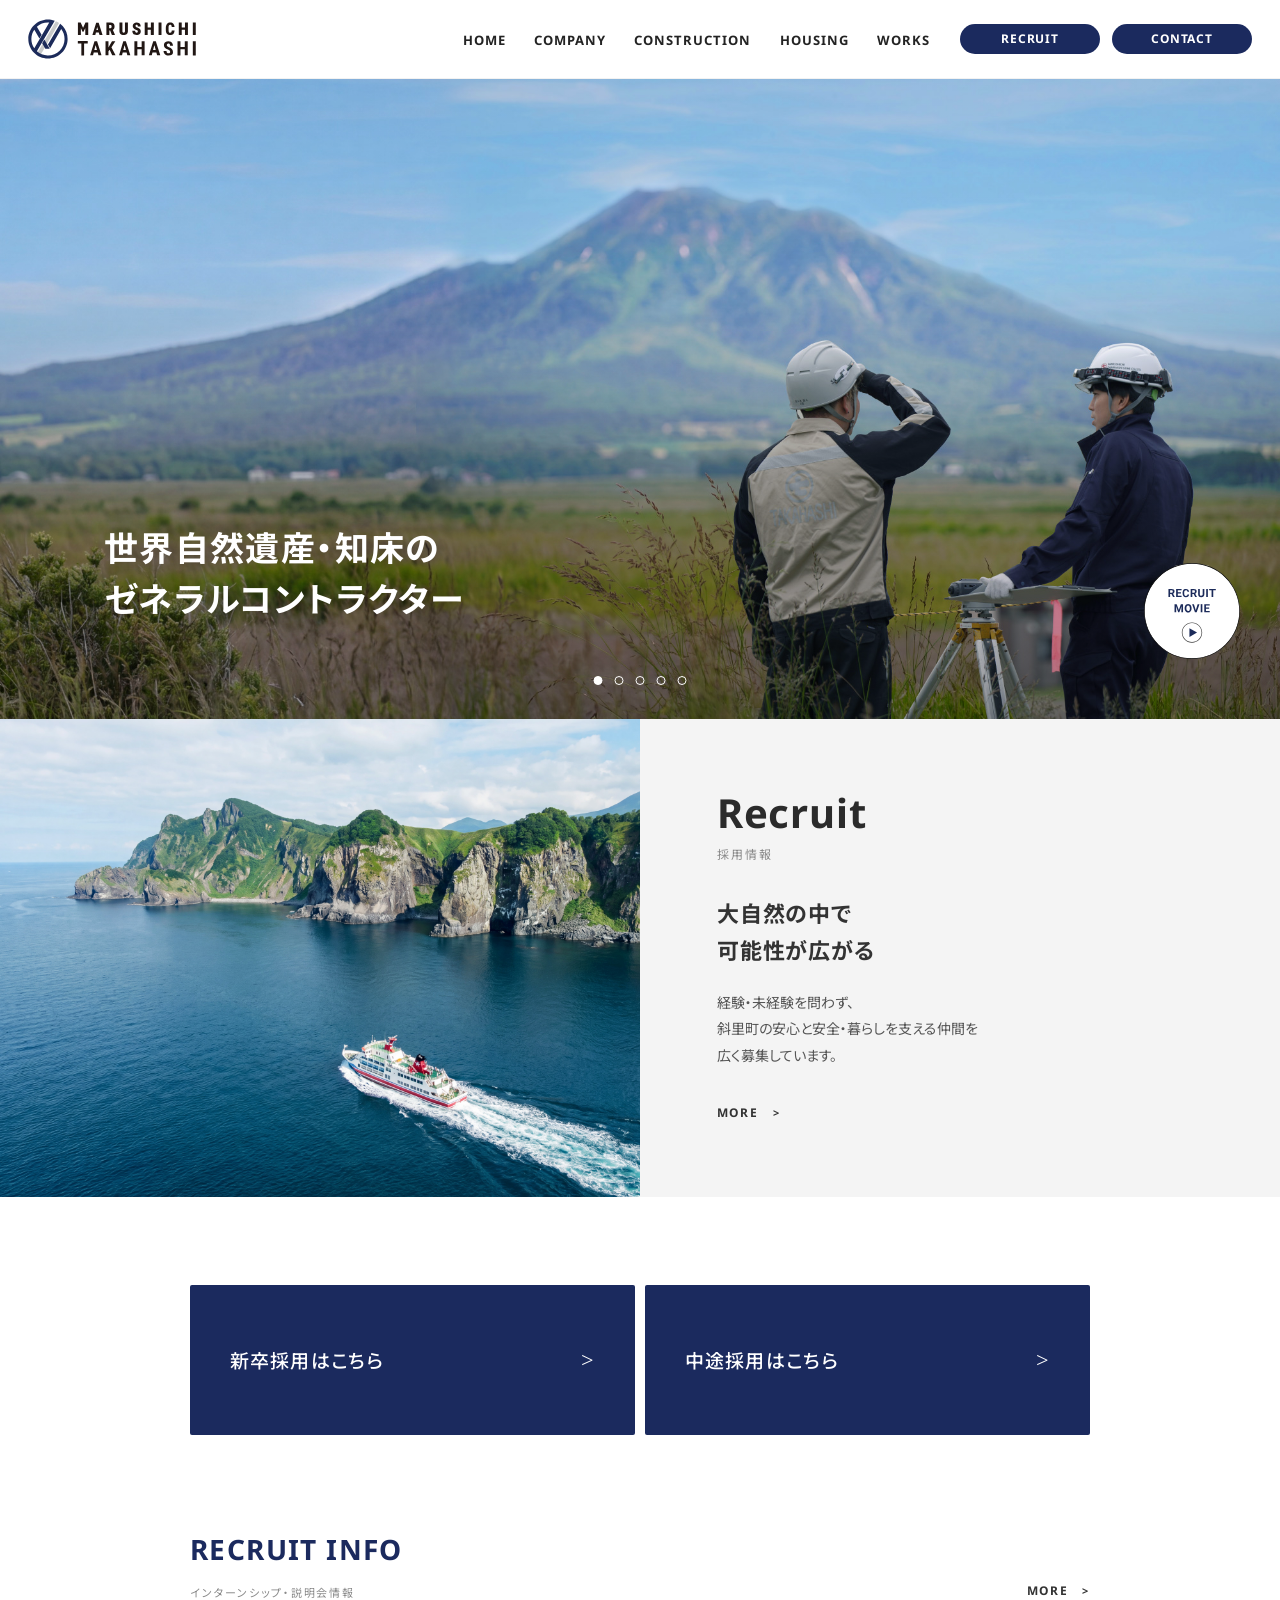
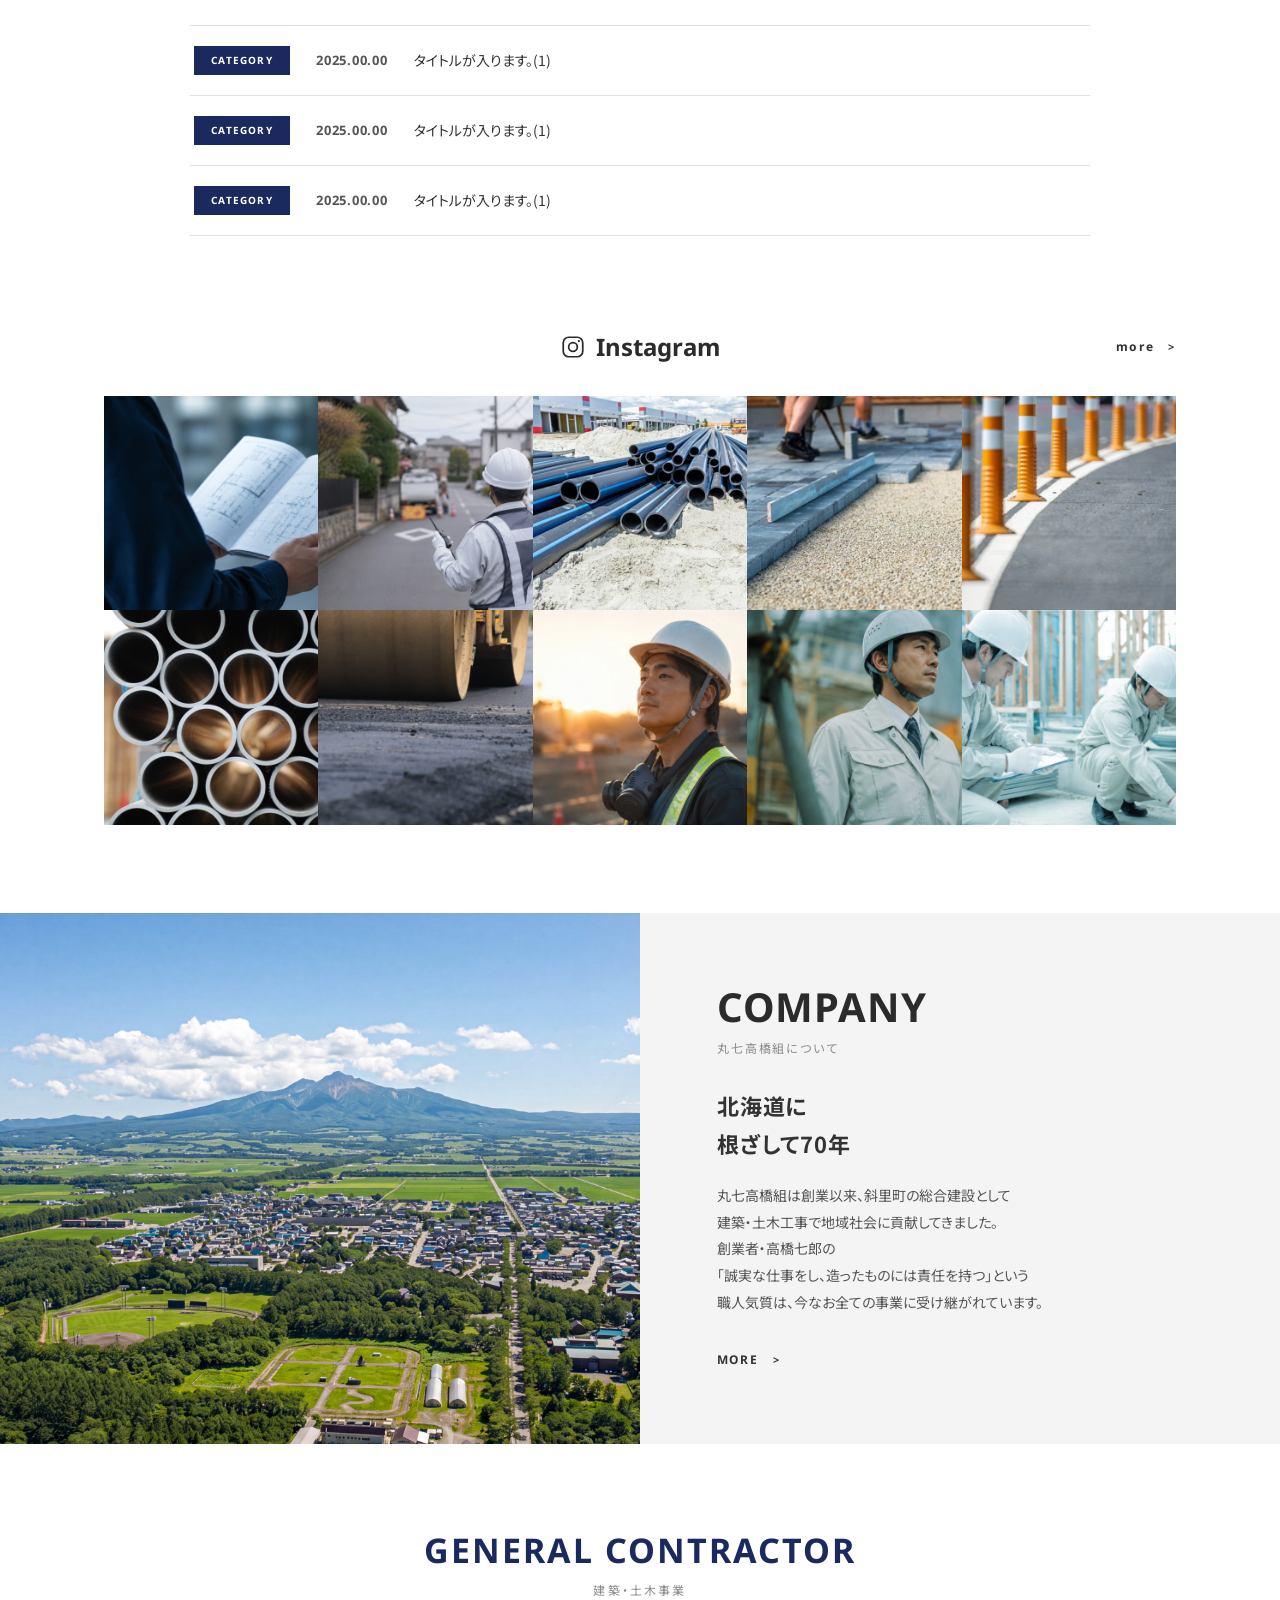
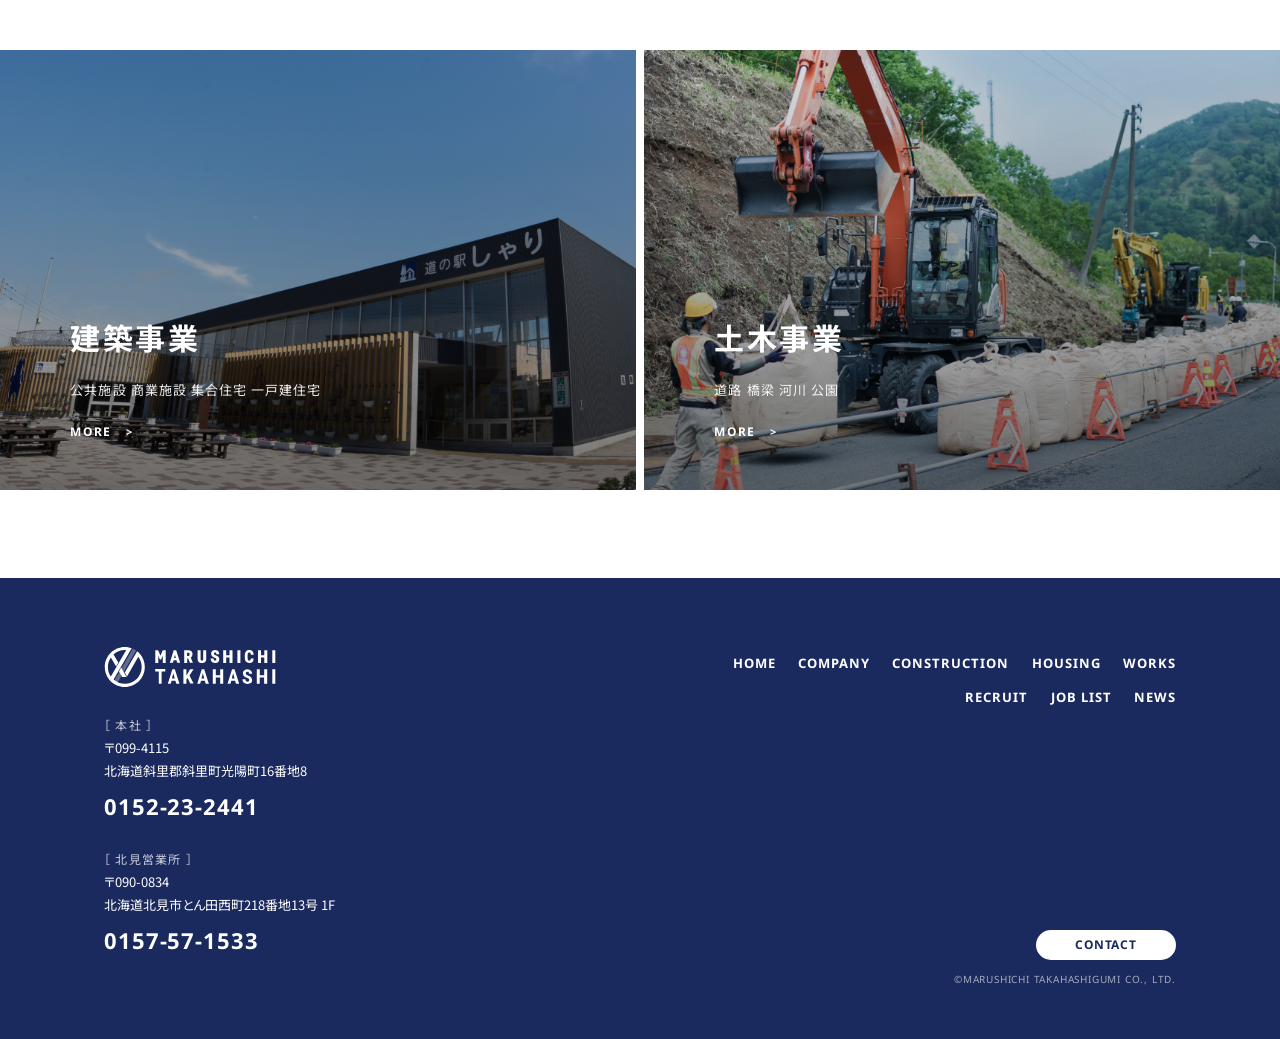
==== commit 8769f939: "文言校正: 正文にあわせて説明文を修正（7ページ） - TOP: 建築/土木事業タグ（集合住宅 一戸建住宅 / 河川 公園） - COMPANY: CSR(インターンシップ・前浜清掃)の説明文 - H" ====
--- a/index.html
+++ b/index.html
@@ -166,7 +166,7 @@
         <img src="images/top/top-service-brn01.jpg" alt="建築事業">
         <div class="cap">
           <h3>建築事業</h3>
-          <p class="tags">公共施設 商業施設 集合住宅…戸建住宅</p>
+          <p class="tags">公共施設 商業施設 集合住宅 一戸建住宅</p>
           <span class="more">MORE <span class="arrow">&gt;</span></span>
         </div>
         <a href="construction.html" class="stretch" aria-label="建築事業"></a>
@@ -175,7 +175,7 @@
         <img src="images/top/top-service-brn02.jpg" alt="土木事業">
         <div class="cap">
           <h3>土木事業</h3>
-          <p class="tags">道路 橋梁 河川…公園</p>
+          <p class="tags">道路 橋梁 河川 公園</p>
           <span class="more">MORE <span class="arrow">&gt;</span></span>
         </div>
         <a href="construction.html" class="stretch" aria-label="土木事業"></a>
--- a/assets/css/style.css
+++ b/assets/css/style.css
@@ -19,6 +19,7 @@
   font-feature-settings: "palt";
   -webkit-font-smoothing: antialiased;
   text-rendering: optimizeLegibility;
+  overflow-x: clip; /* 100vwフルブリードによる横スクロール/はみ出しを防止（stickyは維持） */
 }
 img { max-width: 100%; height: auto; display: block; border: 0; }
 a { color: inherit; text-decoration: none; transition: opacity .25s, color .25s, background .25s; }
@@ -51,6 +52,20 @@
   .br-sp { display: inline; }
 }
 
+/* 日本語の自然な改行：禁則強化＋見出しの行バランス＋段落のオーファン抑制。
+   対応ブラウザ(Chrome等)では文節単位で改行（auto-phrase）。 */
+body { line-break: strict; }
+h1, h2, h3, h4,
+.hero-copy h1, .page-hero .en, .page-title .en,
+.sec-head .en-title, .split-body .lead, .page-lead, .const-lead-ttl,
+.hous-lead-txt, .media-row .media-txt h3, .contact-box .txt .en {
+  text-wrap: balance;
+}
+p, .split-body .desc, .card-item p, .detail-body p { text-wrap: pretty; }
+@supports (word-break: auto-phrase) {
+  body { word-break: auto-phrase; }
+}
+
 /* ---------- 共通レイアウト ---------- */
 .wrap { width: 100%; max-width: var(--maxw); margin: 0 auto; padding: 0 var(--gutter); }
 .section { padding: 88px 0; }
@@ -449,7 +464,24 @@
 .detail-body p + p { margin-top: 1.6em; }
 
 @media (max-width: 767px){
-  .layout-side { grid-template-columns: 1fr; gap: 32px; }
+  /* サイドバー(CATEGORY/ARCHIVES・絞り込み)は本体の下へ移動＋横並びチップで省スペース */
+  .layout-side { display: flex; flex-direction: column; gap: 40px; }
+  .layout-side > aside { order: 2; }
+  .side-block { margin-bottom: 28px; }
+  .side-block h3 { font-size: 14px; padding-bottom: 8px; margin-bottom: 14px; }
+  .side-block .side-links { display: flex; flex-wrap: wrap; gap: 8px 10px; }
+  .side-block .side-links a {
+    display: inline-block; padding: 7px 16px; border: 1px solid var(--line);
+    border-radius: 18px; font-size: 12px; color: #444;
+  }
+  .side-block.filter .side-links a::before { content: ""; }
+  .archives .yr { padding: 8px 0 4px; font-weight: 700; }
+  .archives .mo { display: flex; flex-wrap: wrap; gap: 7px 8px; }
+  .archives .mo a {
+    display: inline-block; padding: 6px 12px; border: 1px solid var(--line);
+    border-radius: 16px; font-size: 12px;
+  }
+
   .works-grid { grid-template-columns: 1fr 1fr; gap: 26px 16px; }
   .news-media .item { grid-template-columns: 84px 1fr; gap: 18px; padding: 22px 0; }
   .news-media h3 { font-size: 15px; }
@@ -517,10 +549,12 @@
   .service-cards { grid-template-columns: 1fr; }
   .news-ttl { white-space: normal; }
 
-  .footer-inner { grid-template-columns: 1fr; gap: 30px; }
-  .footer-right { align-items: flex-start; }
-  .footer-nav { text-align: left; }
-  .footer-nav a { margin: 0 22px 0 0; }
+  .footer-inner { grid-template-columns: minmax(0, 1fr); gap: 30px; }
+  .footer-left, .footer-right { min-width: 0; }
+  .footer-right { align-items: flex-start; width: 100%; }
+  .footer-nav { text-align: left; width: 100%; min-width: 0; }
+  .footer-nav .row { display: flex; flex-wrap: wrap; column-gap: 14px; row-gap: 6px; width: 100%; min-width: 0; }
+  .footer-nav a { margin: 0; font-size: 11.5px; white-space: nowrap; }
   .footer-copy { text-align: left; }
 
   /* 下層ページ */
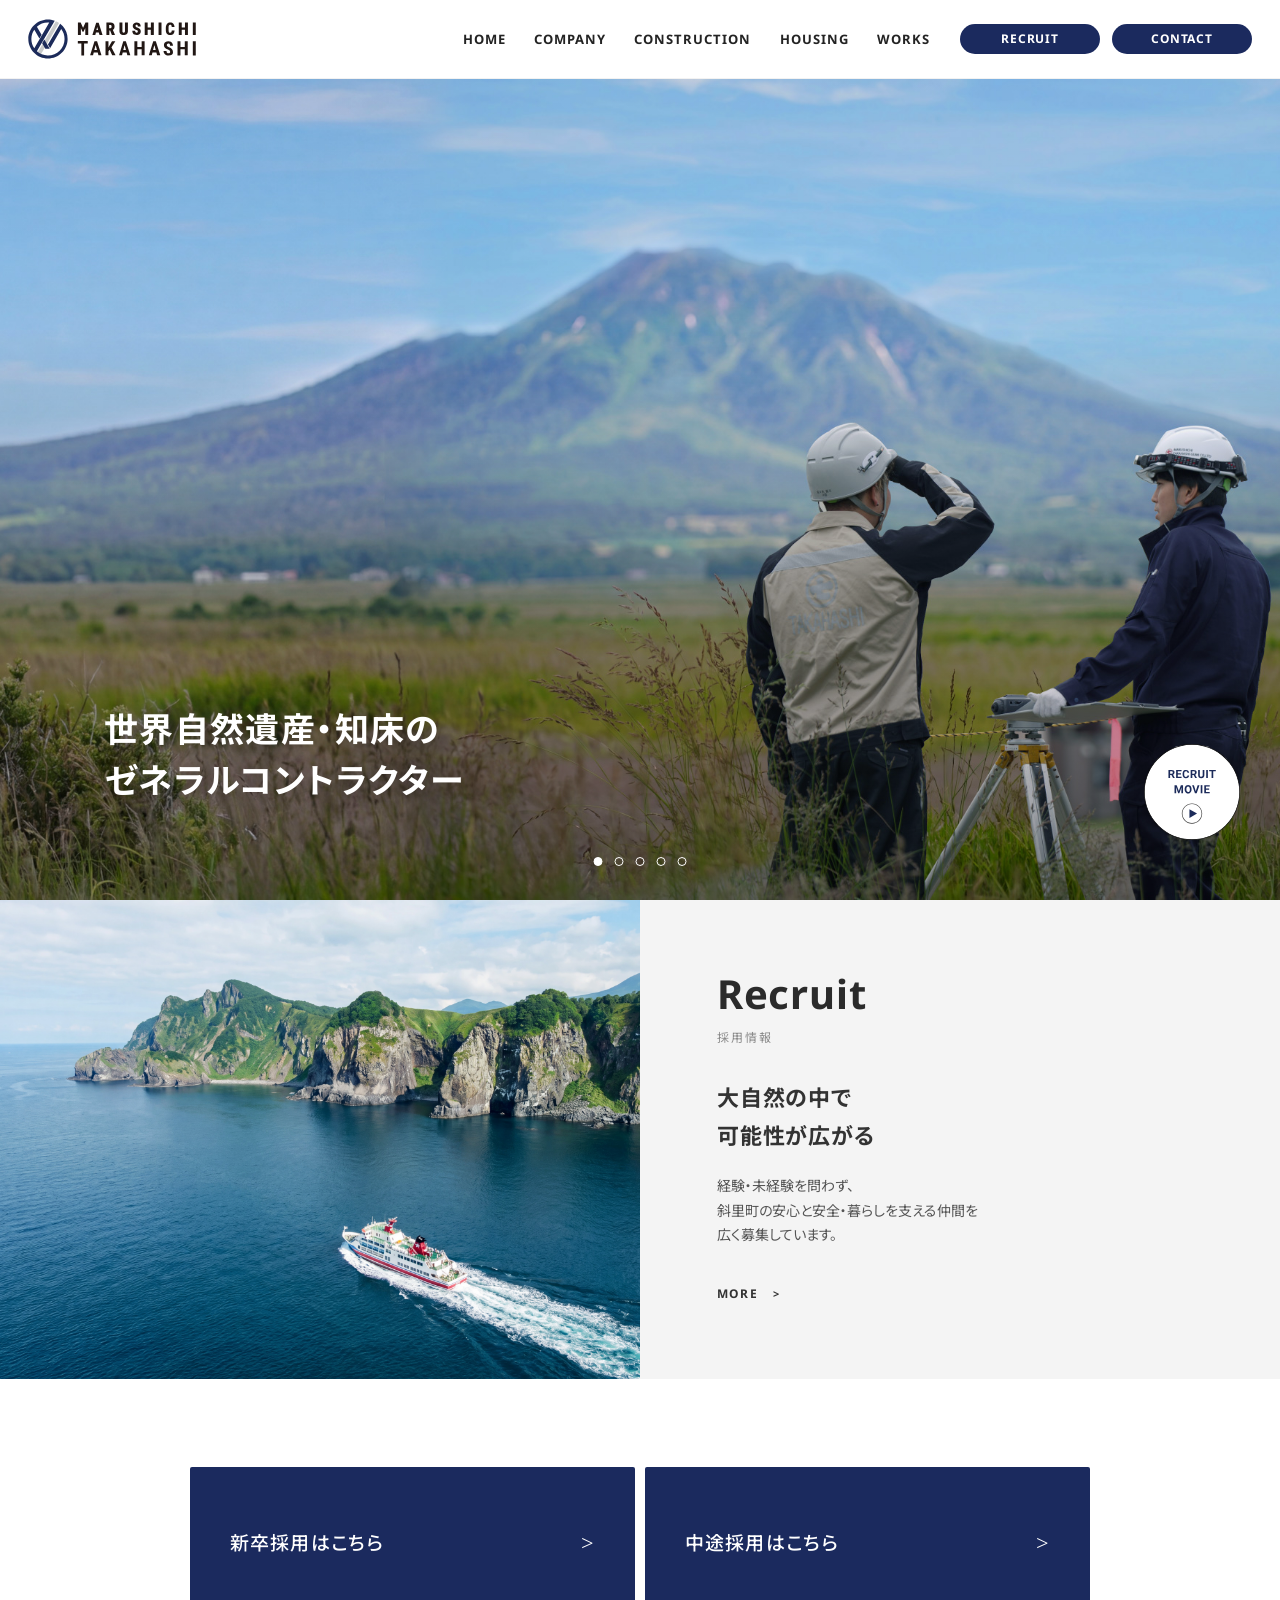
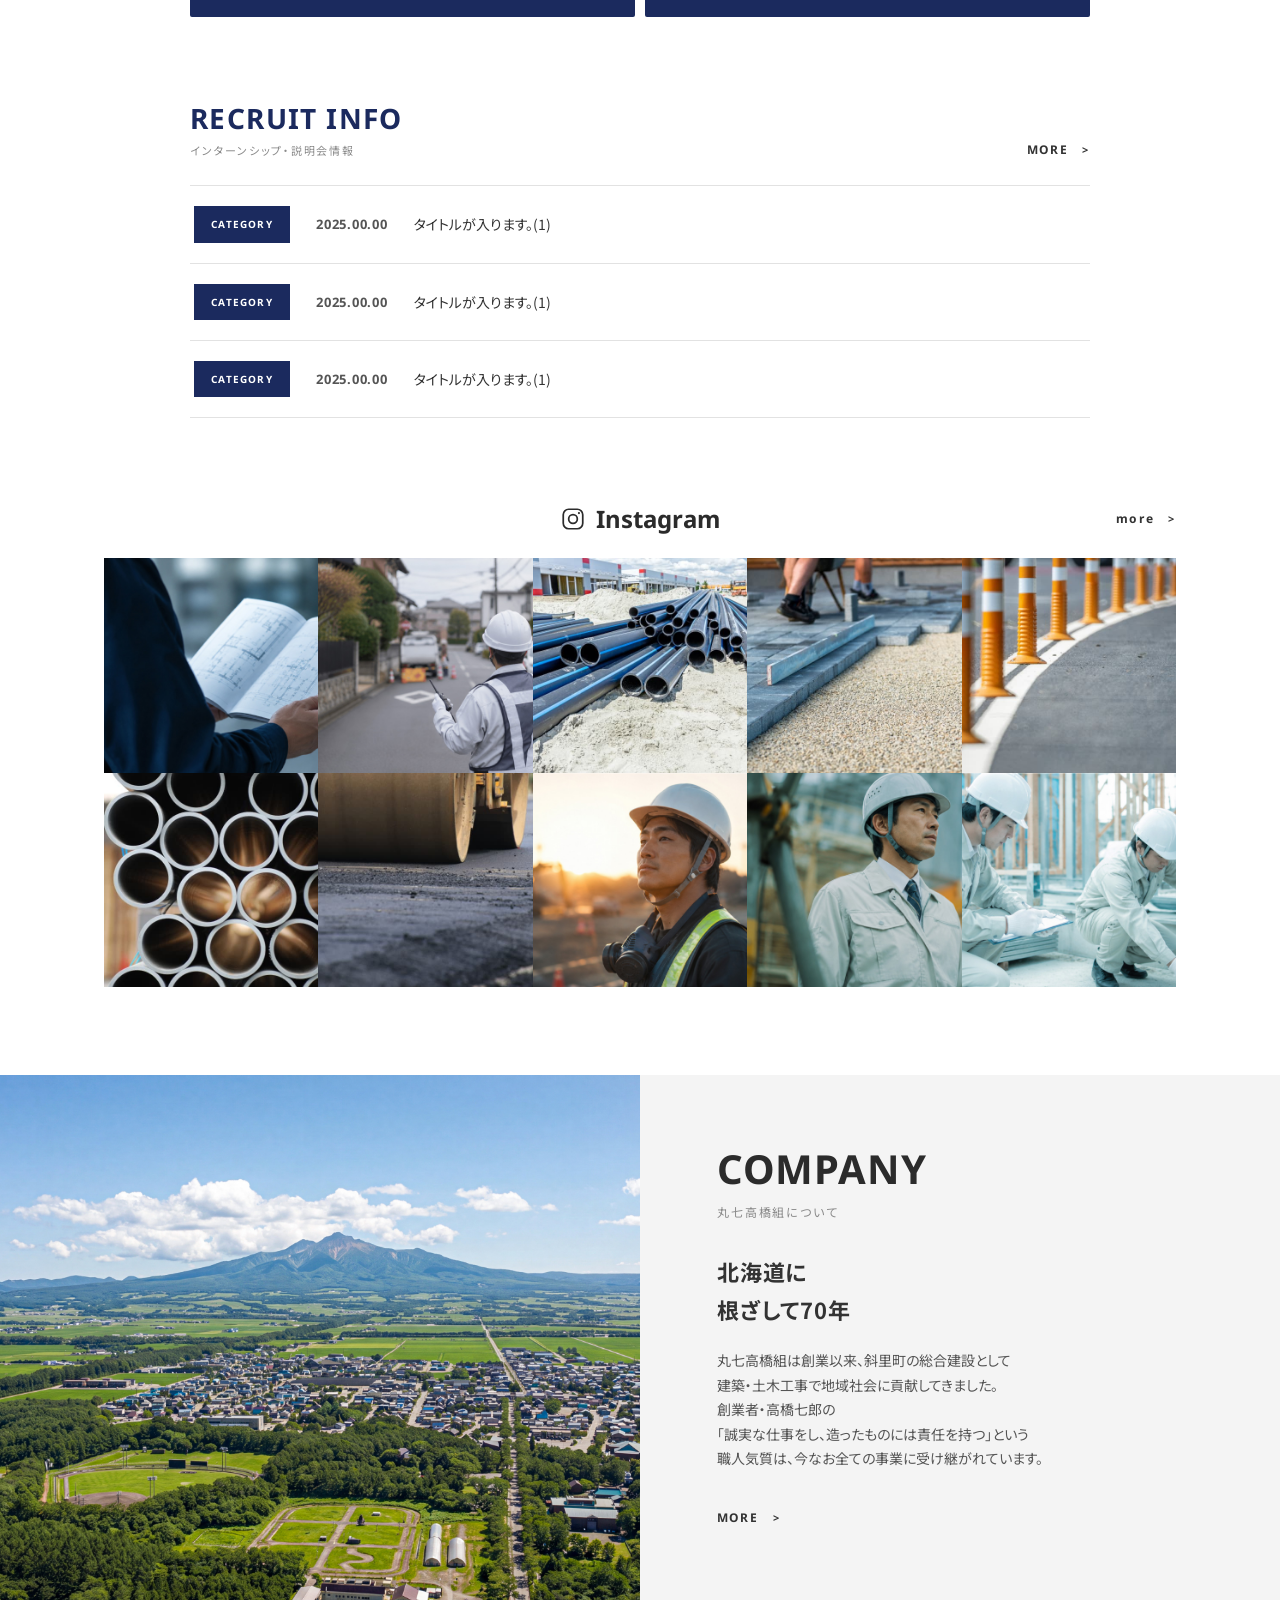
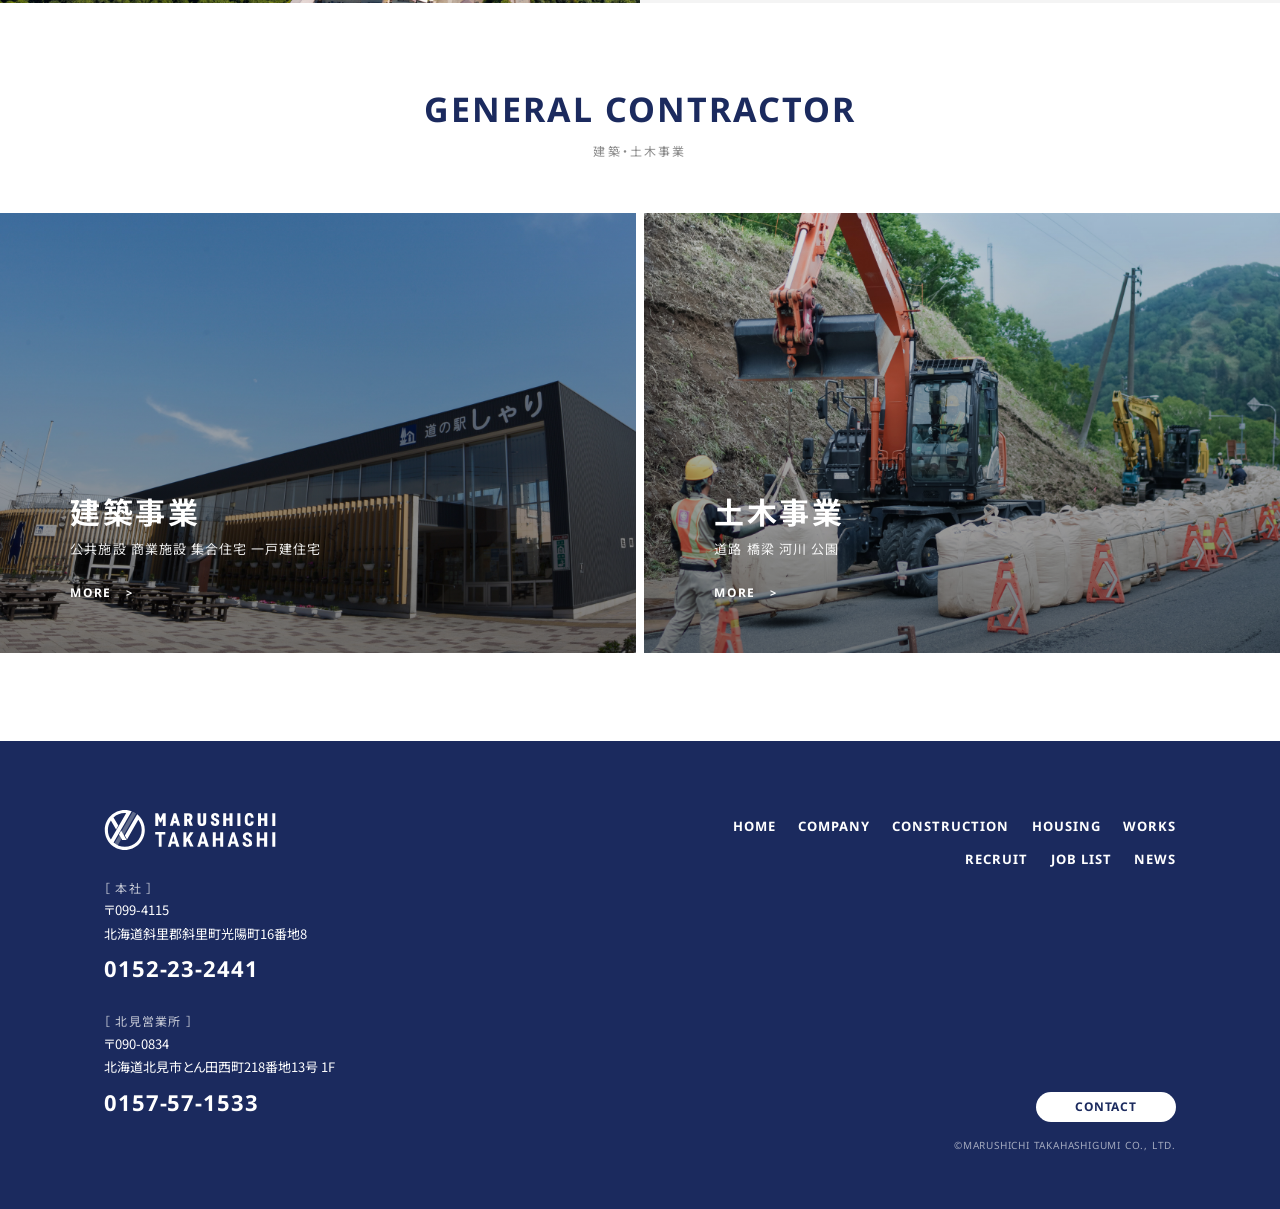
==== commit 644dbcdb: "修正0706: PDF赤字21項目を静的サイト＋WPテーマに反映 全体: 本文の行間を1.75emに統一 / TOPヒーロー高さ=calc(100vh-79px) TOP: RECRUIT/COMPA" ====
--- a/index.html
+++ b/index.html
@@ -46,7 +46,6 @@
     <li><a href="news.html">NEWS<span class="jp">お知らせ</span></a></li>
   </ul>
   <div class="drawer-btns">
-    <a href="recruit.html">RECRUIT</a>
     <a href="contact.html">CONTACT</a>
   </div>
 </div>
@@ -72,7 +71,7 @@
     <button aria-label="4"></button>
     <button aria-label="5"></button>
   </div>
-  <a href="recruit.html" class="hero-movie" data-link="recruit-movie" aria-label="RECRUIT MOVIE">
+  <a href="#" class="hero-movie" data-movie="LJQOzrtByCI" aria-label="RECRUIT MOVIE">
     <img src="images/common/recruit_movie_btn.svg" alt="RECRUIT MOVIE">
   </a>
 </section>
@@ -93,8 +92,8 @@
 <section class="section">
   <div class="w900">
     <div class="recruit-cta">
-      <a href="joblist.html">新卒採用はこちら<span class="chev">&gt;</span></a>
-      <a href="joblist.html">中途採用はこちら<span class="chev">&gt;</span></a>
+      <a href="#" data-link="recruit-site">新卒採用はこちら<span class="chev">&gt;</span></a>
+      <a href="#" data-link="recruit-site">中途採用はこちら<span class="chev">&gt;</span></a>
     </div>
   </div>
 </section>
@@ -178,7 +177,7 @@
           <p class="tags">道路 橋梁 河川 公園</p>
           <span class="more">MORE <span class="arrow">&gt;</span></span>
         </div>
-        <a href="construction.html" class="stretch" aria-label="土木事業"></a>
+        <a href="construction.html#civil" class="stretch" aria-label="土木事業"></a>
       </div>
     </div>
   </div>
--- a/assets/css/style.css
+++ b/assets/css/style.css
@@ -14,7 +14,7 @@
     "Hiragino Kaku Gothic ProN", "Yu Gothic", "Meiryo", sans-serif;
   color: var(--text);
   background: var(--bg);
-  line-height: 1.9;
+  line-height: 1.75em;
   font-size: 15px;
   font-feature-settings: "palt";
   -webkit-font-smoothing: antialiased;
@@ -192,7 +192,7 @@
 /* =========================================================
    ヒーロー（TOP）
    ========================================================= */
-.hero { position: relative; height: 640px; overflow: hidden; }
+.hero { position: relative; height: calc(100vh - 79px); overflow: hidden; }
 .hero-slides { position: absolute; inset: 0; }
 .hero-slide {
   position: absolute; inset: 0;
@@ -228,6 +228,27 @@
   width: 96px; height: 96px;
 }
 .hero-movie img { width: 100%; }
+.hero-movie, .movie-box, [data-movie] { cursor: pointer; }
+
+/* =========================================================
+   動画モーダル（YouTube）
+   ========================================================= */
+.movie-modal {
+  position: fixed; inset: 0; z-index: 1000;
+  display: none; align-items: center; justify-content: center;
+  padding: 24px;
+}
+body.movie-open { overflow: hidden; }
+body.movie-open .movie-modal { display: flex; }
+.movie-modal-bg { position: absolute; inset: 0; background: rgba(0,0,0,.82); }
+.movie-modal-inner { position: relative; z-index: 2; width: min(960px, 100%); }
+.movie-modal-frame { position: relative; width: 100%; aspect-ratio: 16/9; background: #000; }
+.movie-modal-frame iframe { position: absolute; inset: 0; width: 100%; height: 100%; border: 0; }
+.movie-modal-close {
+  position: absolute; top: -44px; right: 0;
+  width: 40px; height: 40px; padding: 0;
+  background: none; border: 0; color: #fff; font-size: 34px; line-height: 1;
+}
 
 /* =========================================================
    TOP : Recruit ブロック（画像+テキスト 2カラム）
@@ -247,7 +268,7 @@
 .split-body .lead {
   font-size: 22px; font-weight: 700; line-height: 1.7; margin-top: 28px; letter-spacing: .04em;
 }
-.split-body .desc { font-size: 14px; color: #555; margin-top: 20px; line-height: 1.9; }
+.split-body .desc { font-size: 14px; color: #555; margin-top: 20px; line-height: 1.75em; }
 .split-body .more { margin-top: 34px; }
 
 /* 900px幅コンテナ（採用ボタン・RECRUIT INFO） */
@@ -332,7 +353,7 @@
 .page-title .jp { display: block; margin-top: 10px; font-size: 12px; letter-spacing: .2em; color: var(--sub); }
 
 /* 中央リード文 */
-.page-lead { text-align: center; font-size: 17px; line-height: 2.1; letter-spacing: .04em; }
+.page-lead { text-align: center; font-size: 17px; line-height: 1.75em; letter-spacing: .04em; }
 .page-lead.strong { font-weight: 700; }
 
 /* 定義テーブル（会社概要・沿革・募集要項・WORKS詳細）
@@ -398,7 +419,7 @@
 .card-item .thumb { aspect-ratio: 4/3; overflow: hidden; }
 .card-item .thumb img { width: 100%; height: 100%; object-fit: cover; }
 .card-item h4 { font-size: 15px; font-weight: 700; margin-top: 16px; letter-spacing: .04em; }
-.card-item p { font-size: 13px; color: #666; margin-top: 8px; line-height: 1.85; }
+.card-item p { font-size: 13px; color: #666; margin-top: 8px; line-height: 1.75em; }
 
 /* 画像＋テキストの左右段組（下層汎用） */
 .media-row { display: grid; grid-template-columns: 1fr 1fr; gap: 56px; align-items: center; }
@@ -406,7 +427,7 @@
 .media-row .media-img img { width: 100%; }
 .media-row .media-txt h3 { font-size: 24px; font-weight: 700; line-height: 1.6; letter-spacing: .04em; }
 .media-row .media-txt .en-sub { font-family: var(--en); font-weight: 700; font-size: 13px; color: var(--navy); letter-spacing: .1em; margin-bottom: 10px; }
-.media-row .media-txt p { font-size: 14px; color: #555; margin-top: 18px; line-height: 1.95; }
+.media-row .media-txt p { font-size: 14px; color: #555; margin-top: 18px; line-height: 1.75em; }
 .media-row .media-txt .more { margin-top: 24px; }
 
 /* ページネーション */
@@ -451,7 +472,7 @@
 .news-media .head { display: flex; align-items: center; gap: 18px; margin-bottom: 12px; }
 .news-media .date { font-family: var(--en); font-weight: 700; font-size: 13px; color: #555; }
 .news-media h3 { font-size: 18px; font-weight: 700; line-height: 1.6; letter-spacing: .03em; }
-.news-media .excerpt { font-size: 13.5px; color: #666; margin-top: 12px; line-height: 1.9; }
+.news-media .excerpt { font-size: 13.5px; color: #666; margin-top: 12px; line-height: 1.75em; }
 .news-media .more { margin-top: 16px; }
 
 /* WORKS/NEWS 詳細 */
@@ -460,7 +481,7 @@
 .detail-gallery .thumbs img { width: 96px; height: 66px; object-fit: cover; cursor: pointer; }
 .detail-head h1 { font-size: 26px; font-weight: 700; letter-spacing: .04em; line-height: 1.5; }
 .detail-head .sub { font-size: 12px; color: var(--sub); margin-top: 8px; letter-spacing: .06em; }
-.detail-body { font-size: 14.5px; line-height: 2.0; color: #444; }
+.detail-body { font-size: 14.5px; line-height: 1.75em; color: #444; }
 .detail-body p + p { margin-top: 1.6em; }
 
 @media (max-width: 767px){
@@ -482,7 +503,11 @@
     border-radius: 16px; font-size: 12px;
   }
 
-  .works-grid { grid-template-columns: 1fr 1fr; gap: 26px 16px; }
+  /* SP: 2カラム。狭い列でタイトルとREAD MOREが重ならないよう縦積みに */
+  .works-grid { grid-template-columns: 1fr 1fr; gap: 26px 14px; align-items: start; }
+  .work-card .meta { flex-direction: column; align-items: flex-start; gap: 6px; margin-top: 10px; }
+  .work-card .meta .ttl { font-size: 13px; line-height: 1.5; }
+  .work-card .meta .read { font-size: 9.5px; color: #666; }
   .news-media .item { grid-template-columns: 84px 1fr; gap: 18px; padding: 22px 0; }
   .news-media h3 { font-size: 15px; }
   .news-media .head { flex-wrap: wrap; gap: 10px; margin-bottom: 8px; }
@@ -529,7 +554,7 @@
   .gnav-btns { display: none; }
   .sec-head .en-title { font-size: 26px; }
 
-  .hero { height: 520px; }
+  .hero { height: calc(100vh - 62px); }
   .hero-copy { bottom: 70px; padding-left: 24px; }
   .hero-copy h1 { font-size: 23px; }
   .hero-movie { width: 72px; height: 72px; right: 20px; bottom: 40px; }
@@ -545,9 +570,14 @@
   .service-cards.full .service-card { min-height: 300px; }
   .service-card .cap h3 { font-size: 24px; }
   .insta-grid { grid-template-columns: repeat(3, 1fr); }
+  .insta-grid a:nth-child(n+10) { display: none; } /* SP: 3×3=9枚（WPはSmash Balloon側で9に設定） */
   .insta-head .more { position: static; display: none; }
   .service-cards { grid-template-columns: 1fr; }
-  .news-ttl { white-space: normal; }
+  /* SP: カテゴリ・日付を上段、タイトルを下段に改行（TOG U踏襲） */
+  .news-row { flex-wrap: wrap; gap: 8px 14px; padding: 16px 4px; }
+  .news-cat { order: 1; }
+  .news-date { order: 2; }
+  .news-ttl { order: 3; flex: 1 0 100%; white-space: normal; font-size: 14px; }
 
   .footer-inner { grid-template-columns: minmax(0, 1fr); gap: 30px; }
   .footer-left, .footer-right { min-width: 0; }
@@ -562,7 +592,7 @@
   .page-hero .en { font-size: 28px; }
   .page-title { padding: 52px 0 6px; }
   .page-title .en { font-size: 28px; }
-  .page-lead { font-size: 15px; line-height: 1.95; }
+  .page-lead { font-size: 15px; line-height: 1.75em; }
   .spec-table th, .spec-table td { display: block; width: 100%; padding: 10px 4px; }
   .spec-table th { padding-bottom: 0; font-weight: 700; }
   .spec-table tr { display: block; padding: 12px 0; }
